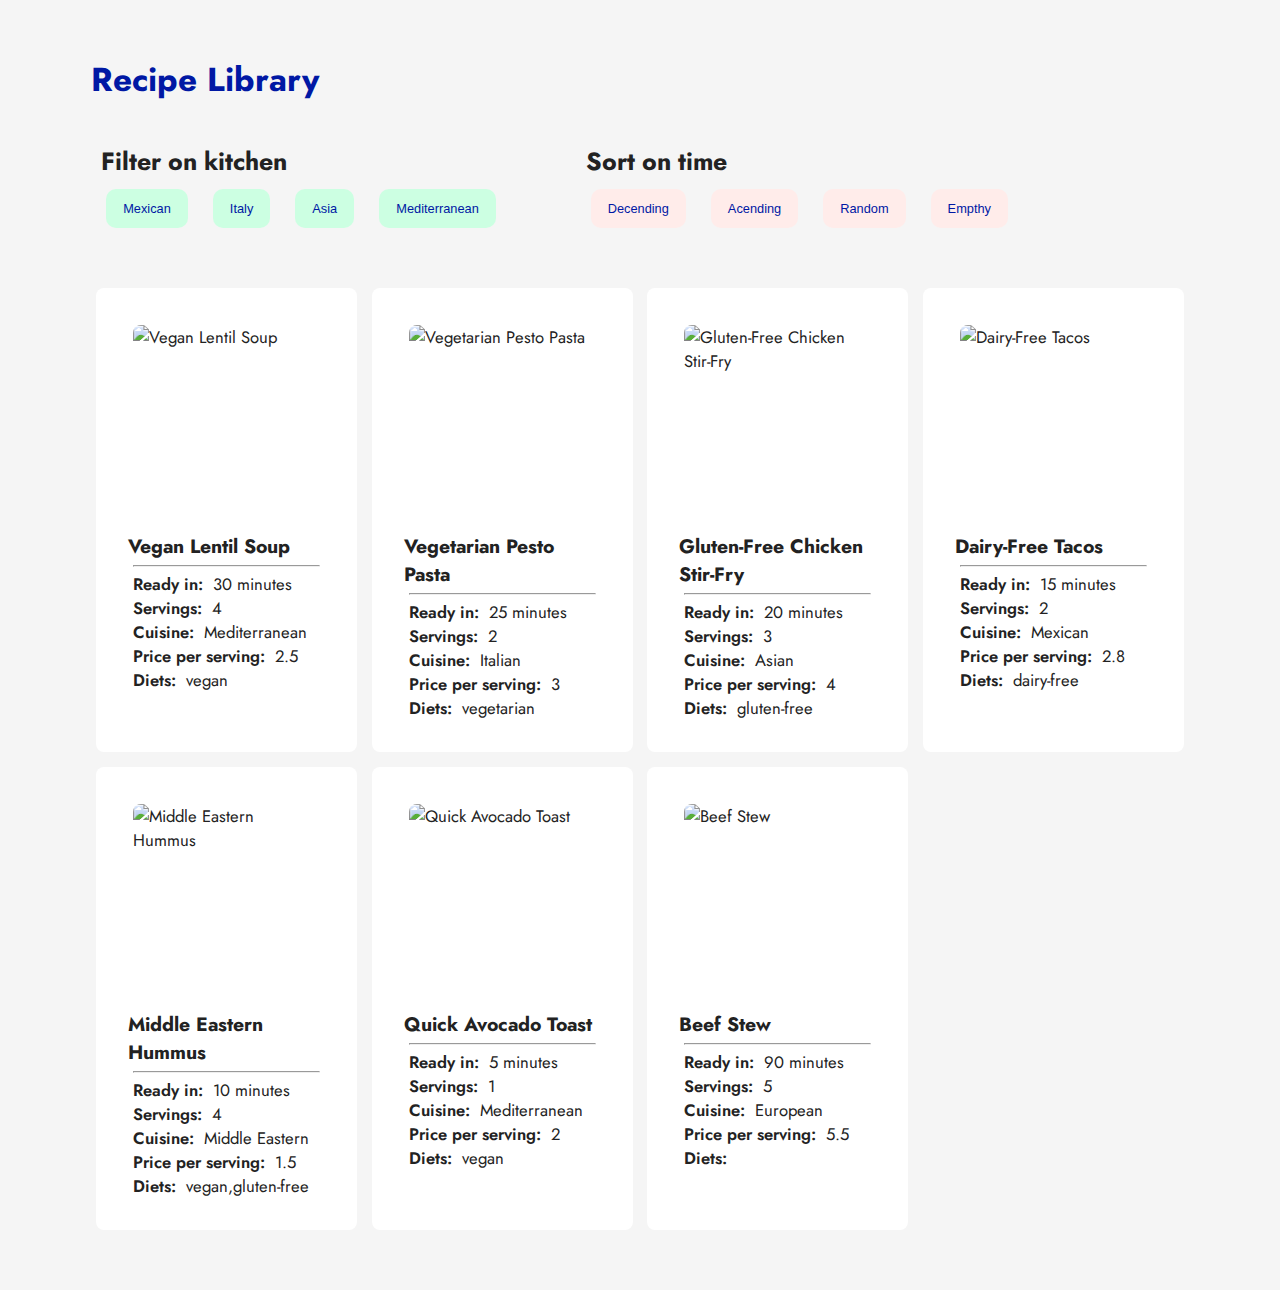
==== index.html @ 27d48bbc "Got the basics down for the Java Script" ====
<!--*--- Head --- Manual Fold  ----->
<!DOCTYPE html>
<html lang="en">

<head>
  <meta charset="UTF-8">
  <meta name="viewport" content="width=device-width, initial-scale=1.0">
  <title>Recipe Library</title>
  <link rel="stylesheet" href="style/color-pallet.css">
  <link rel="stylesheet" href="style/style.css">
  <link rel="preconnect" href="https://fonts.googleapis.com">
  <link rel="preconnect" href="https://fonts.gstatic.com" crossorigin>
  <link rel="preconnect" href="https://fonts.googleapis.com">
  <link rel="preconnect" href="https://fonts.gstatic.com" crossorigin>
  <link
    href="https://fonts.googleapis.com/css2?family=Bebas+Neue&family=Jost:ital,wght@0,100..900;1,100..900&display=swap"
    rel="stylesheet">
  <script src="script/objectRecepies.js" defer></script>
  <script src="script/script.js" defer></script>

</head>

<body id="body">

  <!--*--- Header --- Manual Fold  ----->
  <header>
    <h1 id="darkmode-switch">Recipe Library</h1>
  </header>

  <main id="main">

    <!--*--- Sort Section --- Manual Fold  ----->

    <section class="kitchen-sort-container">
      <form action="">
        <div class="kithen-sort-title">
          <h2>Filter on kitchen</h2>
          <fieldset>
            <button id="mexico-btn" class="kitchen-btn all-btn" data-cuisine="Mexican">Mexican</button>
            <button id="italy-btn" class="kitchen-btn italy-btn" data-cuisine="Italian">Italy</button>
            <button id="asia-btn" class="kitchen-btn asia-btn" data-cuisine="Asian">Asia</button>
            <button id="mediterranean-btn" class="kitchen-btn us-btn" data-cuisine="USA">Mediterranean</button>
          </fieldset>
        </div>

      </form>

      <form action="">
        <div class="time-sort-container">
          <div class="time-sort-title">
            <h2>Sort on time</h2>
            <fieldset>
              <button id="decend-btn" class="time-btn">Decending</button>
              <button id="acend-btn" class="time-btn">Acending</button>
              <button id="random-btn" class="time-btn">Random</button>
              <button id="empthy-btn" class="time-btn">Empthy</button>
            </fieldset>
          </div>
      </form>

    </section>

    <section id="temp-placeholder"></section>

    <!--*--- Recipie Section --- Manual Fold  ----->
    <section id="recipes-placeholder" class="recipe-card-container">



  </main>

</body>


</html>
---- style/color-pallet.css ----
/** ----- Color Pallet --- Manual Fold -----  */
:root {
  --primary: ;
  --primary-hover: ;
  --primary-fixed: ;

  --secondary: #0018A4;
  --secondary-hover: rgb(53, 102, 53);
  --secondary-fixed: rgb(43, 83, 43);

  --complementary: #CCFFE2;
  --complementary-hover: ;
  --complementary-fixed: ;

  --aditional: lightgray;
  --aditional-hover: ;
  --aditional-fixed: ;

  --tri: #FFECEA;
  --tri-hover: #FF6589;
  --tri-fixed: ;

  --body: #F5F5F5;
  --body-hover: ;
  --body-fixed: ;

  --font-primary: #222222;
  --font-primary-hover: #5a5a5a;
  --font-primary-fixed: ;

  --font-secondary: white;
  --font-secondary-hover: ;
  --font-secondary-fixed: white;

  --font-complementary-: ;
  --font-complementary-hover: ;
  --font-complementary-fixed: ;

  --font-aditional: ;
  --font-aditional-hover: ;
  --font-aditional-fixed: ;
}

.dark-mode {
  --primary: ;
  --primary-hover: ;

  --secondary: rgb(48, 140, 182);
  --secondary-hover: rgb(30, 30, 245);

  --complementary: rgb(46, 107, 72);
  --complementary-hover: rgb(6, 137, 56);

  --aditional: rgb(47, 47, 48);
  --aditional-hover: ;

  --body: rgb(23, 26, 32);
  --body-hover: ;

  --font-primary: white;
  --font-primary-hover: rgb(211, 211, 211);

  --font-secondary: #222222;
  --font-secondary-hover: ;

  --font-complementary-: ;
  --font-complementary-hover: ;

  --font-aditional: ;
  --font-aditional-hover: ;
}

body {
  font-family: "Jost", serif;
  font-optical-sizing: auto;
  font-weight: weight;
  font-style: normal;
}
---- style/style.css ----
/** ----- Basic --- Manual Fold ----- */
* {
  box-sizing: border-box;
  margin: 5px;
}

body {
  color: var(--secondary);
  background-color: var(--body);
  font-size: clamp(1rem, 1.3vw, 5rem);
  margin: 50px 6%;
  color: var(--font-primary);
}

h1 {
  color: var(--secondary);
  margin-bottom: 30px;
}

p {
  font-size: clamp(.7rem, 1.1vw, 5rem);
}

span {
  margin-left: 0px;
  margin-right: 0;
}

ul {
  font-size: clamp(.7rem, 1.2vw, 5rem);
  list-style: none;
  padding: 0;
  margin: 0;
}

button {
  border: none;
  background-color: var(--complementary);
  color: var(--secondary);
  font-size: clamp(.8rem, 1vw, 4rem);
  /* padding: 3% 7%; */
  padding: 10px 15px;
  margin: 5px 10px;
  border-radius: 10px;
  cursor: pointer;
  transition: background-color 0.3s ease, transform 0.3s ease;
}

/* Hover effect */
.radio-label:hover {
  background-color: #a1caf7;
  color: white;
}

*/ button:hover {
  transform: scale(1.03);
}

fieldset {
  border: none;
  margin: 0;
  padding: 0;
}

strong {
  font-weight: 600;
}

.bold {
  font-weight: bolder;
}

/** ----- Sort section --- Manual Fold ----- */
.kitchen-sort-container {
  display: flex;
  flex-wrap: wrap;
  gap: 3em;
  margin: 0 0 40px 0;
}

.kitchen-btn {
  background-color: var(--complementary);
  color: var(--secondary);
  border: solid 2px transparent;
}

.kitchen-btn:hover {
  border: solid 2px var(--secondary);
}

.kitchen-btn-active {
  background-color: var(--secondary);
  color: var(--font-secondary);
  border: solid 2px var(--secondary);
}

.kitchen-btn:focus {
  background-color: var(--secondary);
  color: var(--font-secondary);
  border: solid 2px var(--secondary);
}

.time-btn {
  background-color: var(--tri);
  color: var(--secondary);
  border: solid 2px transparent;
}

.time-btn:hover {
  border: solid 2px var(--secondary);
}

.time-btn-active {
  background-color: var(--tri-hover);
  color: var(--font-secondary);
  border: solid 2px var(--tri-hover);
}

.time-btn:focus {
  background-color: var(--tri-hover);
  color: var(--font-secondary);
  border: solid 2px var(--tri-hover);
}

/** ----- Recipe section --- Manual Fold ----- */
.recipe-card-container {
  display: grid;
  grid-template-columns: repeat(auto-fit, minmax(clamp(250px, 23%, 340px), 1fr));
  gap: .3em;
  cursor: pointer;
}

.recipe-card {
  gap: 2em;
  padding: 20px;
  background-color: var(--font-secondary);
  border-radius: 8px;
  transition: transform ease .4s;
  border: solid 2px transparent;
  max-width: 550px;
}

.recipe-card:hover {
  border: solid 2px var(--secondary);
  transform: scale(1.02);
}

.food-img-bg {
  /* background-color: var(--aditional); */
  padding: 5px;
  display: flex;
  justify-content: center;
  align-items: center;
  border-radius: 8px;
}

.img-food-card {
  object-fit: cover;
  border-radius: 8px;
  width: 100%;
  aspect-ratio: 1 / 1;
}

.food-card-text {
  overflow: hidden;
}

.food-card-text {}

/** ----- Extra classes --- Manual Fold ----- */
.hidden {
  display: none;
}

#darkmode-switch {
  cursor: pointer;
}

/** ----- Phone viewport --- Manual Fold ----- */
@media (max-width: 900px) {

  /** ----- Basic --- Manual Fold ----- */
  body {
    margin: 20px 0 0 0;
  }

  h1 {
    font-size: 2.5rem;
    margin-bottom: 5px;
  }

  button {
    border: none;
    background-color: var(--complementary);
    color: var(--secondary);
    font-size: clamp(.7rem, 1vw, 4rem);
    /* padding: 3% 7%; */
    padding: 10px 15px;
    margin: 5px 5px;
  }

  /** ----- Sort section --- Manual Fold ----- */
  .kitchen-sort-container {
    display: flex;
    flex-wrap: wrap;
    gap: 0;
    margin: 0 0 0 0;
  }

  /** ----- Recipe section --- Manual Fold ----- */
  .recipe-card {
    padding: 10px;
  }

  .food-img-bg {
    /* background-color: var(--aditional); */
    padding: 0;
    display: flex;
    border-radius: 8px;
  }

  .img-food-card {
    object-fit: cover;
    border-radius: 8px;
    aspect-ratio: 16 / 9;
    margin: 0;
  }
}

/** ----- Phone viewport --- Manual Fold ----- */
@media (max-width: 320px) {

  button {
    margin: 5px 5px;
    padding: 8px 12px;
  }

}
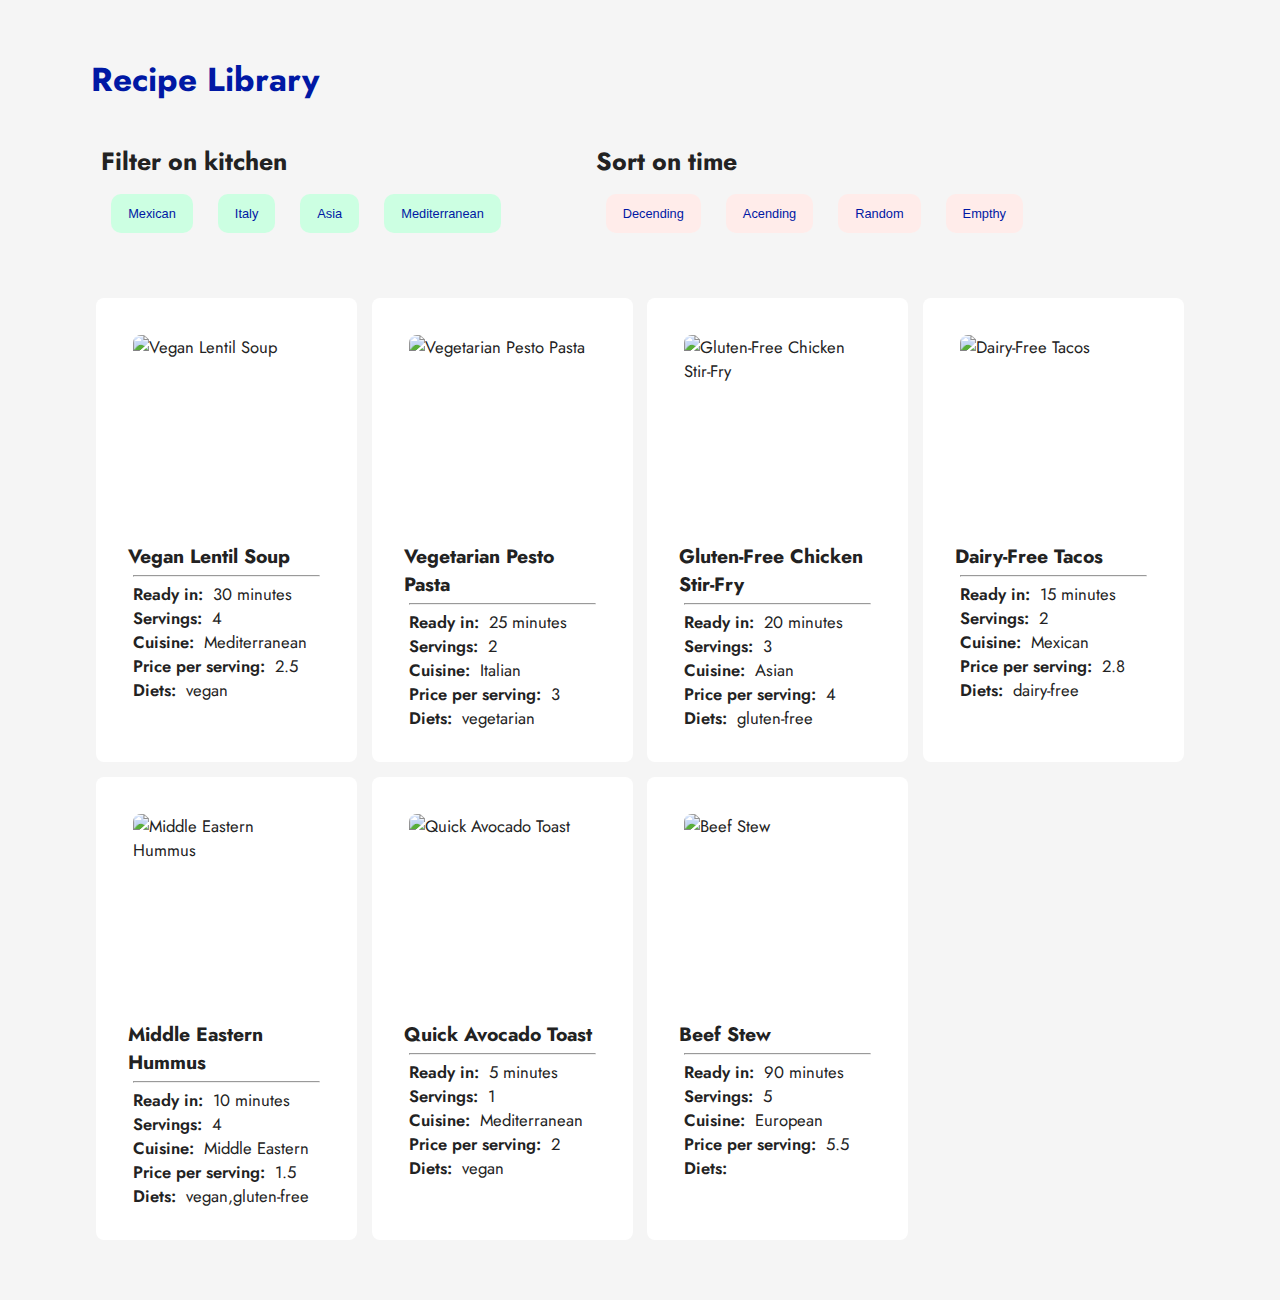
==== commit 25a28898: "new css for buttons to scroll" ====
--- a/index.html
+++ b/index.html
@@ -36,10 +36,12 @@
         <div class="kithen-sort-title">
           <h2>Filter on kitchen</h2>
           <fieldset>
-            <button id="mexico-btn" class="kitchen-btn all-btn" data-cuisine="Mexican">Mexican</button>
-            <button id="italy-btn" class="kitchen-btn italy-btn" data-cuisine="Italian">Italy</button>
-            <button id="asia-btn" class="kitchen-btn asia-btn" data-cuisine="Asian">Asia</button>
-            <button id="mediterranean-btn" class="kitchen-btn us-btn" data-cuisine="USA">Mediterranean</button>
+            <div class="button-scroll">
+              <button id="mexico-btn" class="kitchen-btn all-btn" data-cuisine="Mexican">Mexican</button>
+              <button id="italy-btn" class="kitchen-btn italy-btn" data-cuisine="Italian">Italy</button>
+              <button id="asia-btn" class="kitchen-btn asia-btn" data-cuisine="Asian">Asia</button>
+              <button id="mediterranean-btn" class="kitchen-btn us-btn" data-cuisine="USA">Mediterranean</button>
+            </div>
           </fieldset>
         </div>
 
@@ -50,10 +52,12 @@
           <div class="time-sort-title">
             <h2>Sort on time</h2>
             <fieldset>
-              <button id="decend-btn" class="time-btn">Decending</button>
-              <button id="acend-btn" class="time-btn">Acending</button>
-              <button id="random-btn" class="time-btn">Random</button>
-              <button id="empthy-btn" class="time-btn">Empthy</button>
+              <div class="button-scroll">
+                <button id="decend-btn" class="time-btn">Decending</button>
+                <button id="acend-btn" class="time-btn">Acending</button>
+                <button id="random-btn" class="time-btn">Random</button>
+                <button id="empthy-btn" class="time-btn">Empthy</button>
+              </div>
             </fieldset>
           </div>
       </form>
--- a/style/style.css
+++ b/style/style.css
@@ -193,13 +193,24 @@
     border: none;
     background-color: var(--complementary);
     color: var(--secondary);
-    font-size: clamp(.7rem, 1vw, 4rem);
+    font-size: clamp(.9rem, 1vw, 4rem);
     /* padding: 3% 7%; */
-    padding: 10px 15px;
+    padding: 7px 15px;
     margin: 5px 5px;
   }
 
   /** ----- Sort section --- Manual Fold ----- */
+  fieldset {
+    display: flex;
+    overflow-x: scroll;
+    scroll-snap-type: x mandatory;
+  }
+
+  .button-scroll {
+    scroll-snap-align: start;
+    flex-shrink: 0;
+  }
+
   .kitchen-sort-container {
     display: flex;
     flex-wrap: wrap;
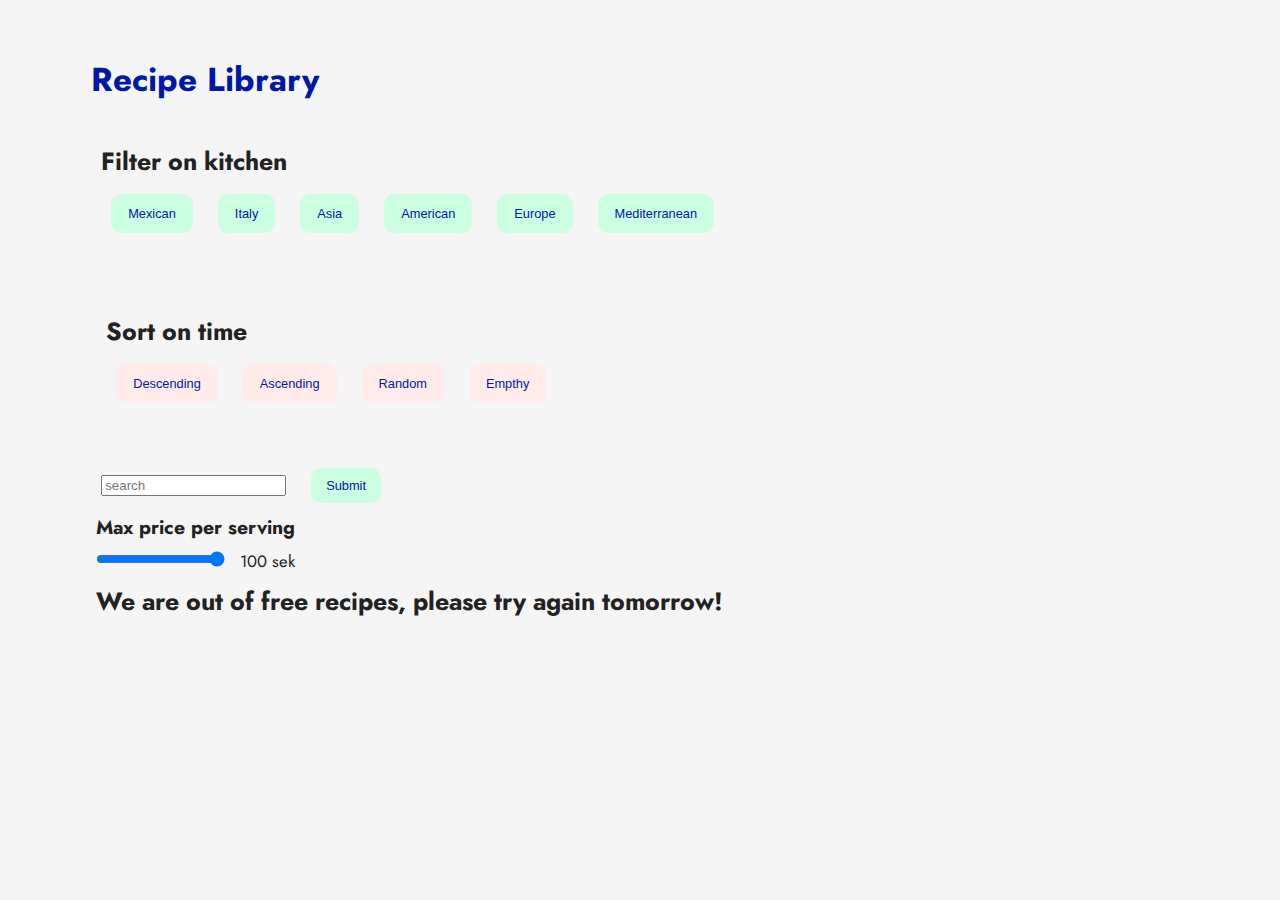
==== commit bfcbd889: "Few bugfixes with slider" ====
--- a/index.html
+++ b/index.html
@@ -22,12 +22,16 @@
 
 <body id="body">
 
+  <!--  -->
+
   <!--*--- Header --- Manual Fold  ----->
   <header>
     <h1 id="darkmode-switch">Recipe Library</h1>
   </header>
 
   <main id="main">
+
+    <!--  -->
 
     <!--*--- Sort Section --- Manual Fold  ----->
 
@@ -40,6 +44,8 @@
               <button id="mexico-btn" class="kitchen-btn all-btn" data-cuisine="Mexican">Mexican</button>
               <button id="italy-btn" class="kitchen-btn italy-btn" data-cuisine="Italian">Italy</button>
               <button id="asia-btn" class="kitchen-btn asia-btn" data-cuisine="Asian">Asia</button>
+              <button id="american-btn" class="kitchen-btn american-btn" data-cuisine="American">American</button>
+              <button id="europe-btn" class="kitchen-btn europe-btn" data-cuisine="Europe">Europe</button>
               <button id="mediterranean-btn" class="kitchen-btn us-btn" data-cuisine="USA">Mediterranean</button>
             </div>
           </fieldset>
@@ -53,8 +59,8 @@
             <h2>Sort on time</h2>
             <fieldset>
               <div class="button-scroll">
-                <button id="decend-btn" class="time-btn">Decending</button>
-                <button id="acend-btn" class="time-btn">Acending</button>
+                <button id="descend-btn" class="time-btn">Descending</button>
+                <button id="ascend-btn" class="time-btn">Ascending</button>
                 <button id="random-btn" class="time-btn">Random</button>
                 <button id="empthy-btn" class="time-btn">Empthy</button>
               </div>
@@ -64,12 +70,33 @@
 
     </section>
 
+    <section>
+      <label>
+        <input id="search" type="search" placeholder="search">
+      </label>
+      <button type="submit">Submit</button>
+      <label>
+        <h3>Max price per serving</h3>
+        <input id="price-slider" type="range" value="100" min="1" max="100">
+        <output id="price-output"></output>
+      </label>
+    </section>
+
     <section id="temp-placeholder"></section>
+
+    <!--  -->
 
     <!--*--- Recipie Section --- Manual Fold  ----->
     <section id="recipes-placeholder" class="recipe-card-container">
+      Loading...
+    </section>
+
+    <!--  -->
 
 
+    <div id="testContainer">
+
+    </div>
 
   </main>
 
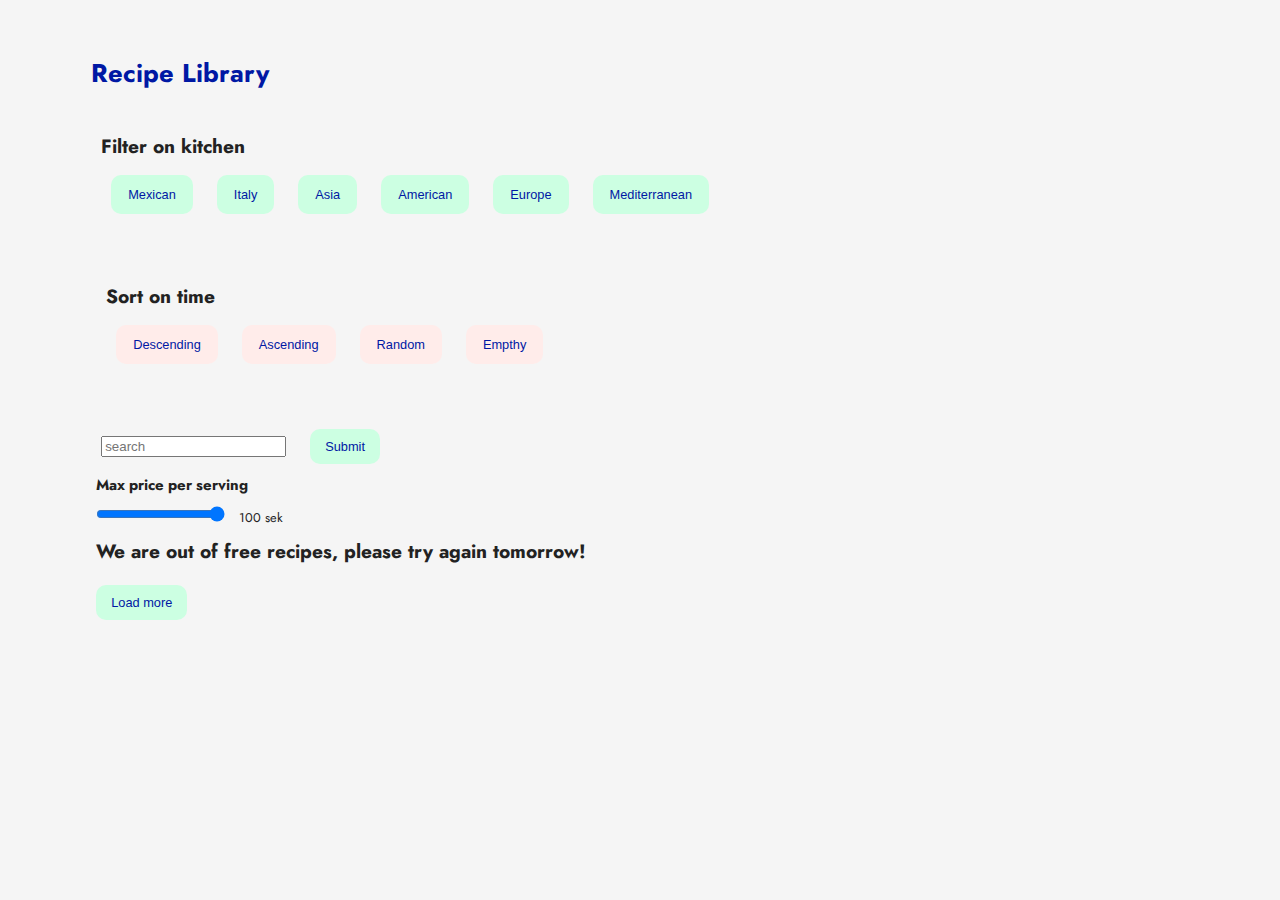
==== commit 91f2a1fd: "Backup recepies" ====
--- a/index.html
+++ b/index.html
@@ -1,4 +1,4 @@
-<!--*--- Head --- Manual Fold  ----->
+<!-- #region --- Head  ----->
 <!DOCTYPE html>
 <html lang="en">
 
@@ -22,18 +22,18 @@
 
 <body id="body">
 
-  <!--  -->
+  <!-- #endregion -->
 
-  <!--*--- Header --- Manual Fold  ----->
+  <!-- #region <!--* Header  ----->
   <header>
     <h1 id="darkmode-switch">Recipe Library</h1>
   </header>
 
   <main id="main">
 
-    <!--  -->
+    <!-- #endregion -->
 
-    <!--*--- Sort Section --- Manual Fold  ----->
+    <!-- #region <!--* Sort Section  ----->
 
     <section class="kitchen-sort-container">
       <form action="">
@@ -84,14 +84,19 @@
 
     <section id="temp-placeholder"></section>
 
-    <!--  -->
+    <!-- #endregion -->
 
-    <!--*--- Recipie Section --- Manual Fold  ----->
+    <!-- #region <!--* Recipie Section  ----->
     <section id="recipes-placeholder" class="recipe-card-container">
       Loading...
     </section>
 
-    <!--  -->
+    <section id="recipes-placeholder-renew" class="recipe-card-container">
+    </section>
+
+    <button id="more-recipes-btn">Load more</button>
+
+    <!-- #endregion -->
 
 
     <div id="testContainer">
--- a/style/color-pallet.css
+++ b/style/color-pallet.css
@@ -1,4 +1,3 @@
-/** ----- Color Pallet --- Manual Fold -----  */
 :root {
   --primary: ;
   --primary-hover: ;
@@ -9,7 +8,7 @@
   --secondary-fixed: rgb(43, 83, 43);
 
   --complementary: #CCFFE2;
-  --complementary-hover: ;
+  --complementary-hover: rgba(45, 44, 47, 0.336);
   --complementary-fixed: ;
 
   --aditional: lightgray;
--- a/style/style.css
+++ b/style/style.css
@@ -1,4 +1,4 @@
-/** ----- Basic --- Manual Fold ----- */
+/* #region ----- Basic ----- */
 * {
   box-sizing: border-box;
   margin: 5px;
@@ -7,7 +7,7 @@
 body {
   color: var(--secondary);
   background-color: var(--body);
-  font-size: clamp(1rem, 1.3vw, 5rem);
+  font-size: clamp(.8rem, 1vw, 5rem);
   margin: 50px 6%;
   color: var(--font-primary);
 }
@@ -70,7 +70,9 @@
   font-weight: bolder;
 }
 
-/** ----- Sort section --- Manual Fold ----- */
+/* #endregion */
+
+/* #region ----- Sort section ----- */
 .kitchen-sort-container {
   display: flex;
   flex-wrap: wrap;
@@ -94,12 +96,6 @@
   border: solid 2px var(--secondary);
 }
 
-.kitchen-btn:focus {
-  background-color: var(--secondary);
-  color: var(--font-secondary);
-  border: solid 2px var(--secondary);
-}
-
 .time-btn {
   background-color: var(--tri);
   color: var(--secondary);
@@ -116,13 +112,9 @@
   border: solid 2px var(--tri-hover);
 }
 
-.time-btn:focus {
-  background-color: var(--tri-hover);
-  color: var(--font-secondary);
-  border: solid 2px var(--tri-hover);
-}
-
-/** ----- Recipe section --- Manual Fold ----- */
+/* #endregion */
+
+/* #region ----- Recipe section ----- */
 .recipe-card-container {
   display: grid;
   grid-template-columns: repeat(auto-fit, minmax(clamp(250px, 23%, 340px), 1fr));
@@ -138,6 +130,7 @@
   transition: transform ease .4s;
   border: solid 2px transparent;
   max-width: 550px;
+  box-shadow: 0 4px 8px rgba(0, 0, 0, 0.07), 0 2px 4px rgba(0, 0, 0, 0.05);
 }
 
 .recipe-card:hover {
@@ -167,7 +160,9 @@
 
 .food-card-text {}
 
-/** ----- Extra classes --- Manual Fold ----- */
+/* #endregion */
+
+/* #region ----- Extra classes ----- */
 .hidden {
   display: none;
 }
@@ -176,10 +171,12 @@
   cursor: pointer;
 }
 
-/** ----- Phone viewport --- Manual Fold ----- */
+/* #endregion */
+
+/* #region ----- Phone viewport ----- */
 @media (max-width: 900px) {
 
-  /** ----- Basic --- Manual Fold ----- */
+  /* #region ----- Basic --- Manual Fold ----- */
   body {
     margin: 20px 0 0 0;
   }
@@ -199,7 +196,9 @@
     margin: 5px 5px;
   }
 
-  /** ----- Sort section --- Manual Fold ----- */
+  /* #endregion */
+
+  /* #region ----- Sort section --- Manual Fold ----- */
   fieldset {
     display: flex;
     overflow-x: scroll;
@@ -218,7 +217,9 @@
     margin: 0 0 0 0;
   }
 
-  /** ----- Recipe section --- Manual Fold ----- */
+  /* #endregion */
+
+  /* #region ----- Recipe section --- Manual Fold ----- */
   .recipe-card {
     padding: 10px;
   }
@@ -236,9 +237,14 @@
     aspect-ratio: 16 / 9;
     margin: 0;
   }
-}
-
-/** ----- Phone viewport --- Manual Fold ----- */
+
+  /* #endregion */
+
+}
+
+/* #endregion */
+
+/* #region ----- Small Phone viewport ----- */
 @media (max-width: 320px) {
 
   button {
@@ -246,4 +252,6 @@
     padding: 8px 12px;
   }
 
-}+}
+
+/* #endregion */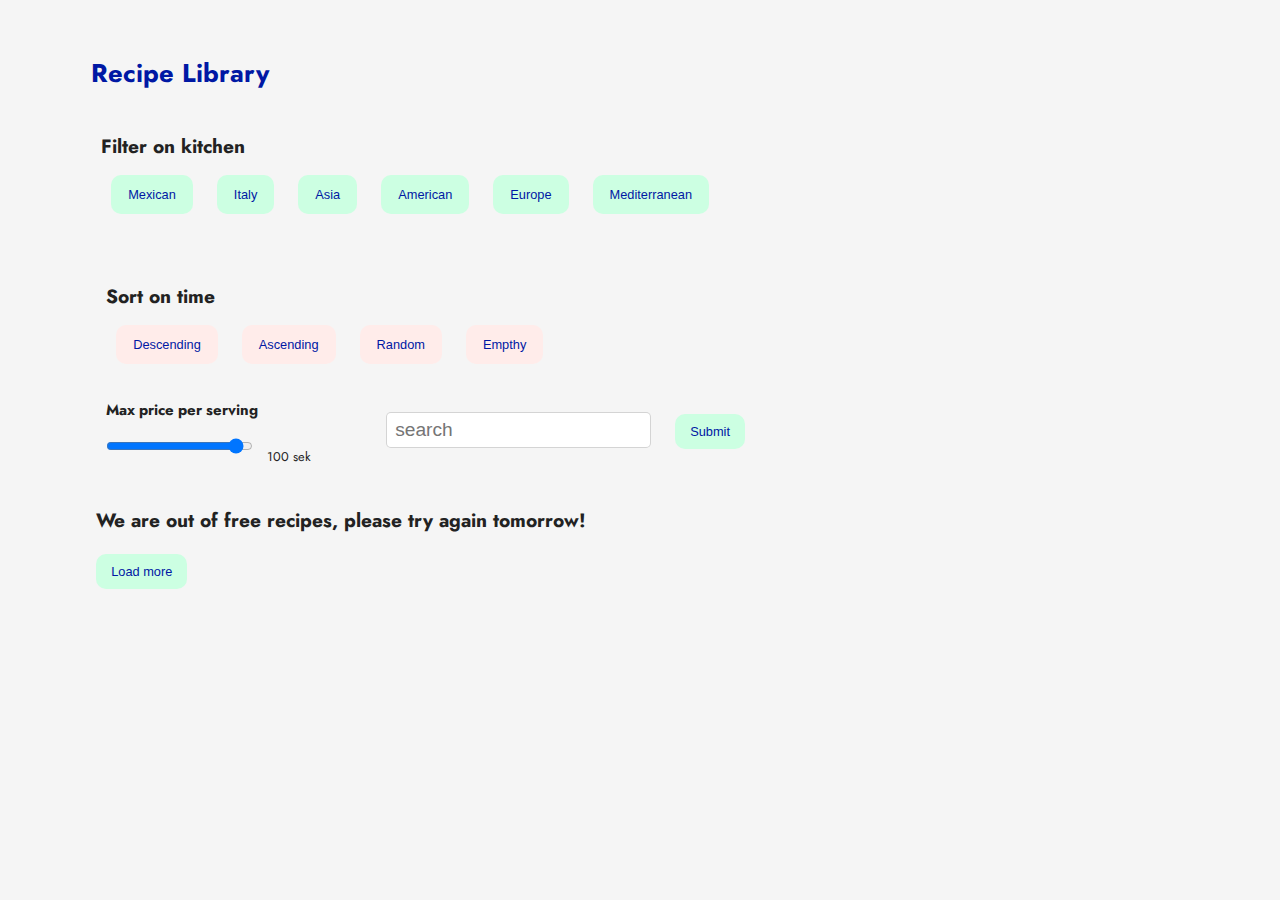
==== commit 7d25aa0c: "Backup recepies" ====
--- a/index.html
+++ b/index.html
@@ -71,15 +71,21 @@
     </section>
 
     <section>
-      <label>
-        <input id="search" type="search" placeholder="search">
-      </label>
-      <button type="submit">Submit</button>
-      <label>
-        <h3>Max price per serving</h3>
-        <input id="price-slider" type="range" value="100" min="1" max="100">
-        <output id="price-output"></output>
-      </label>
+      <div class="search-and-price-container">
+        <div class="preice-slider">
+          <h3>Max price per serving</h3>
+          <input id="price-slider" type="range" value="100" min="1" max="100">
+          <output id="price-output"></output>
+          </label>
+        </div>
+        <div class="seatch-input">
+          <label>
+            <input id="search" type="search" placeholder="search">
+          </label>
+          <button type="submit">Submit</button>
+          <label>
+        </div>
+      </div>
     </section>
 
     <section id="temp-placeholder"></section>
--- a/style/style.css
+++ b/style/style.css
@@ -77,7 +77,7 @@
   display: flex;
   flex-wrap: wrap;
   gap: 3em;
-  margin: 0 0 40px 0;
+  margin: 0;
 }
 
 .kitchen-btn {
@@ -110,6 +110,20 @@
   background-color: var(--tri-hover);
   color: var(--font-secondary);
   border: solid 2px var(--tri-hover);
+}
+
+.search-and-price-container {
+  display: flex;
+  align-items: center;
+  gap: 50px;
+  margin-bottom: 30px;
+}
+
+input {
+  font-size: 1.2rem;
+  padding: 6px 8px;
+  border-radius: 5px;
+  border: solid 1px rgba(0, 0, 0, 0.169);
 }
 
 /* #endregion */
@@ -151,14 +165,13 @@
   object-fit: cover;
   border-radius: 8px;
   width: 100%;
-  aspect-ratio: 1 / 1;
+  aspect-ratio: 4 / 3;
 }
 
 .food-card-text {
   overflow: hidden;
 }
 
-.food-card-text {}
 
 /* #endregion */
 
@@ -217,6 +230,20 @@
     margin: 0 0 0 0;
   }
 
+  .search-and-price-container {
+    gap: 10px;
+    margin-bottom: 10px;
+  }
+
+  input {
+    font-size: 1.2rem;
+    padding: 6px 8px;
+    border-radius: 5px;
+    border: solid 1px rgba(0, 0, 0, 0.169);
+    width: 100%;
+
+  }
+
   /* #endregion */
 
   /* #region ----- Recipe section --- Manual Fold ----- */
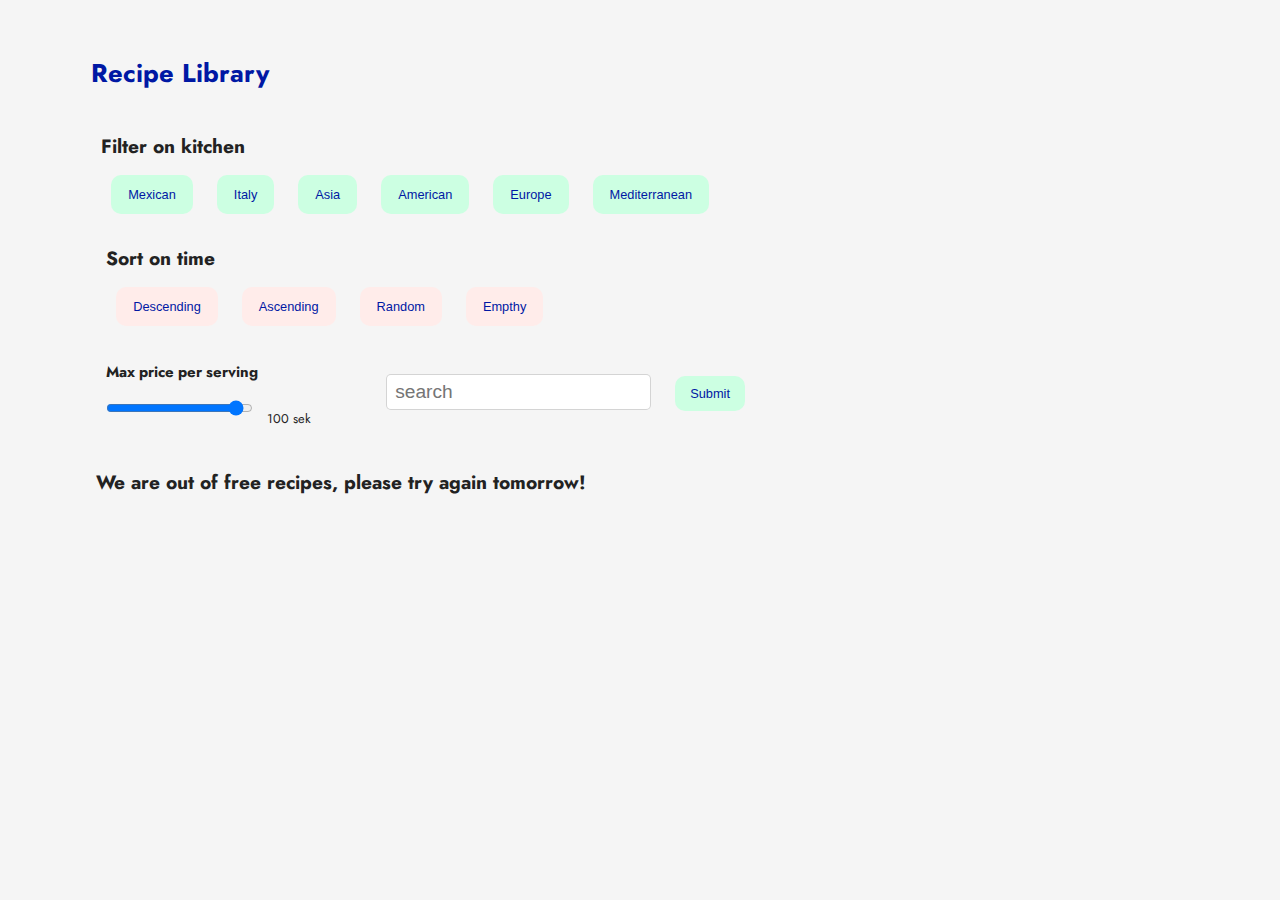
==== commit 40a9ade3: "Final fixes before the hand in" ====
--- a/index.html
+++ b/index.html
@@ -80,7 +80,7 @@
         </div>
         <div class="seatch-input">
           <label>
-            <input id="search" type="search" placeholder="search">
+            <input id="search" class="search" type="search" placeholder="search">
           </label>
           <button type="submit">Submit</button>
           <label>
@@ -97,15 +97,9 @@
       Loading...
     </section>
 
-    <section id="recipes-placeholder-renew" class="recipe-card-container">
-    </section>
-
-    <button id="more-recipes-btn">Load more</button>
-
     <!-- #endregion -->
 
 
-    <div id="testContainer">
 
     </div>
 
--- a/style/style.css
+++ b/style/style.css
@@ -38,7 +38,6 @@
   background-color: var(--complementary);
   color: var(--secondary);
   font-size: clamp(.8rem, 1vw, 4rem);
-  /* padding: 3% 7%; */
   padding: 10px 15px;
   margin: 5px 10px;
   border-radius: 10px;
@@ -76,7 +75,7 @@
 .kitchen-sort-container {
   display: flex;
   flex-wrap: wrap;
-  gap: 3em;
+  column-gap: 3em;
   margin: 0;
 }
 
@@ -124,6 +123,11 @@
   padding: 6px 8px;
   border-radius: 5px;
   border: solid 1px rgba(0, 0, 0, 0.169);
+}
+
+fieldset::-webkit-scrollbar {
+  display: none;
+  /* Hides scrollbar in Chrome, Safari, and newer Edge */
 }
 
 /* #endregion */
@@ -153,7 +157,6 @@
 }
 
 .food-img-bg {
-  /* background-color: var(--aditional); */
   padding: 5px;
   display: flex;
   justify-content: center;
@@ -171,7 +174,6 @@
 .food-card-text {
   overflow: hidden;
 }
-
 
 /* #endregion */
 
@@ -252,7 +254,6 @@
   }
 
   .food-img-bg {
-    /* background-color: var(--aditional); */
     padding: 0;
     display: flex;
     border-radius: 8px;
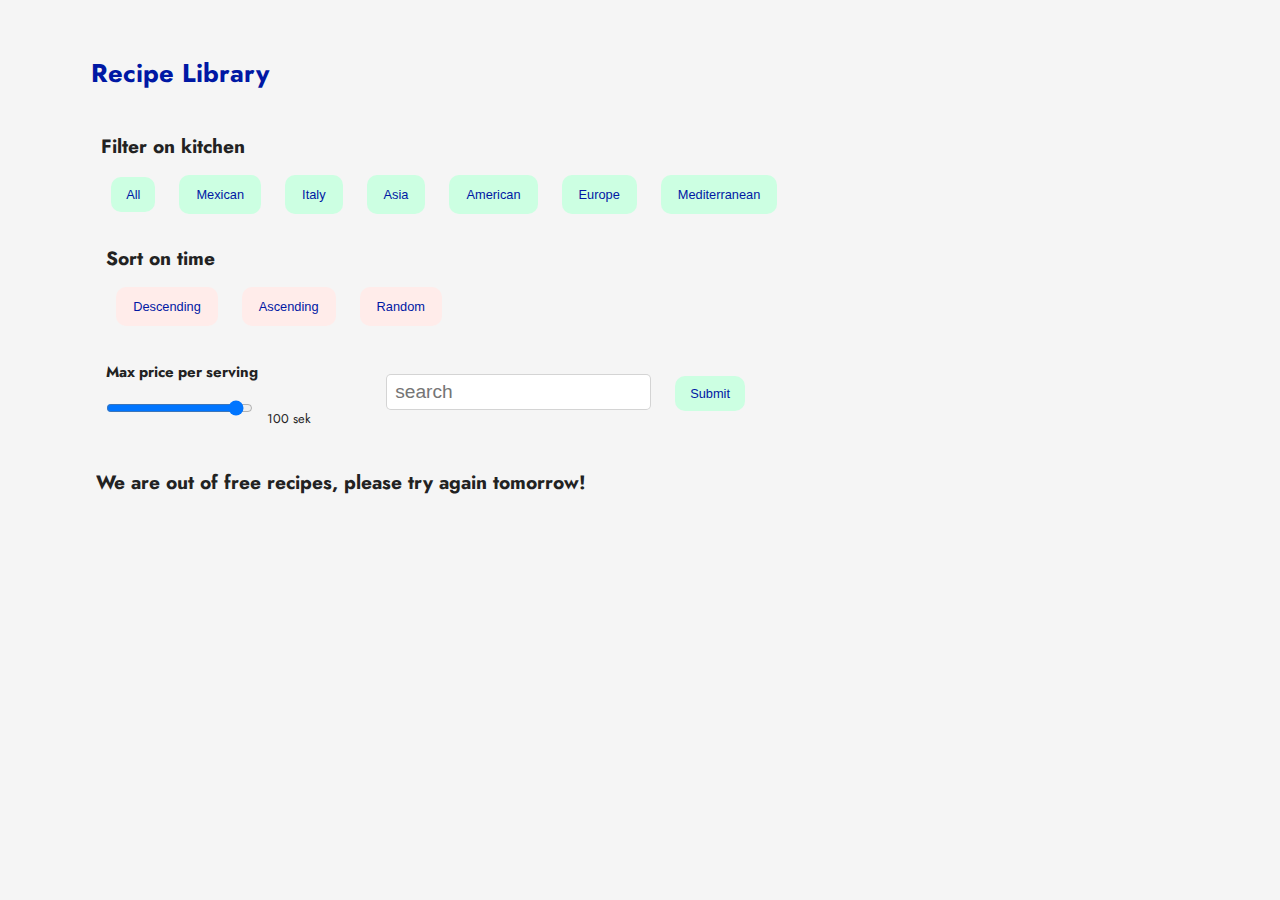
==== commit 4b30eae9: "fixed all btn" ====
--- a/index.html
+++ b/index.html
@@ -41,6 +41,7 @@
           <h2>Filter on kitchen</h2>
           <fieldset>
             <div class="button-scroll">
+              <button id="select-all-btn" class="select-all-btn all-btn" data-cuisine="Mexican">All</button>
               <button id="mexico-btn" class="kitchen-btn all-btn" data-cuisine="Mexican">Mexican</button>
               <button id="italy-btn" class="kitchen-btn italy-btn" data-cuisine="Italian">Italy</button>
               <button id="asia-btn" class="kitchen-btn asia-btn" data-cuisine="Asian">Asia</button>
@@ -62,7 +63,6 @@
                 <button id="descend-btn" class="time-btn">Descending</button>
                 <button id="ascend-btn" class="time-btn">Ascending</button>
                 <button id="random-btn" class="time-btn">Random</button>
-                <button id="empthy-btn" class="time-btn">Empthy</button>
               </div>
             </fieldset>
           </div>
